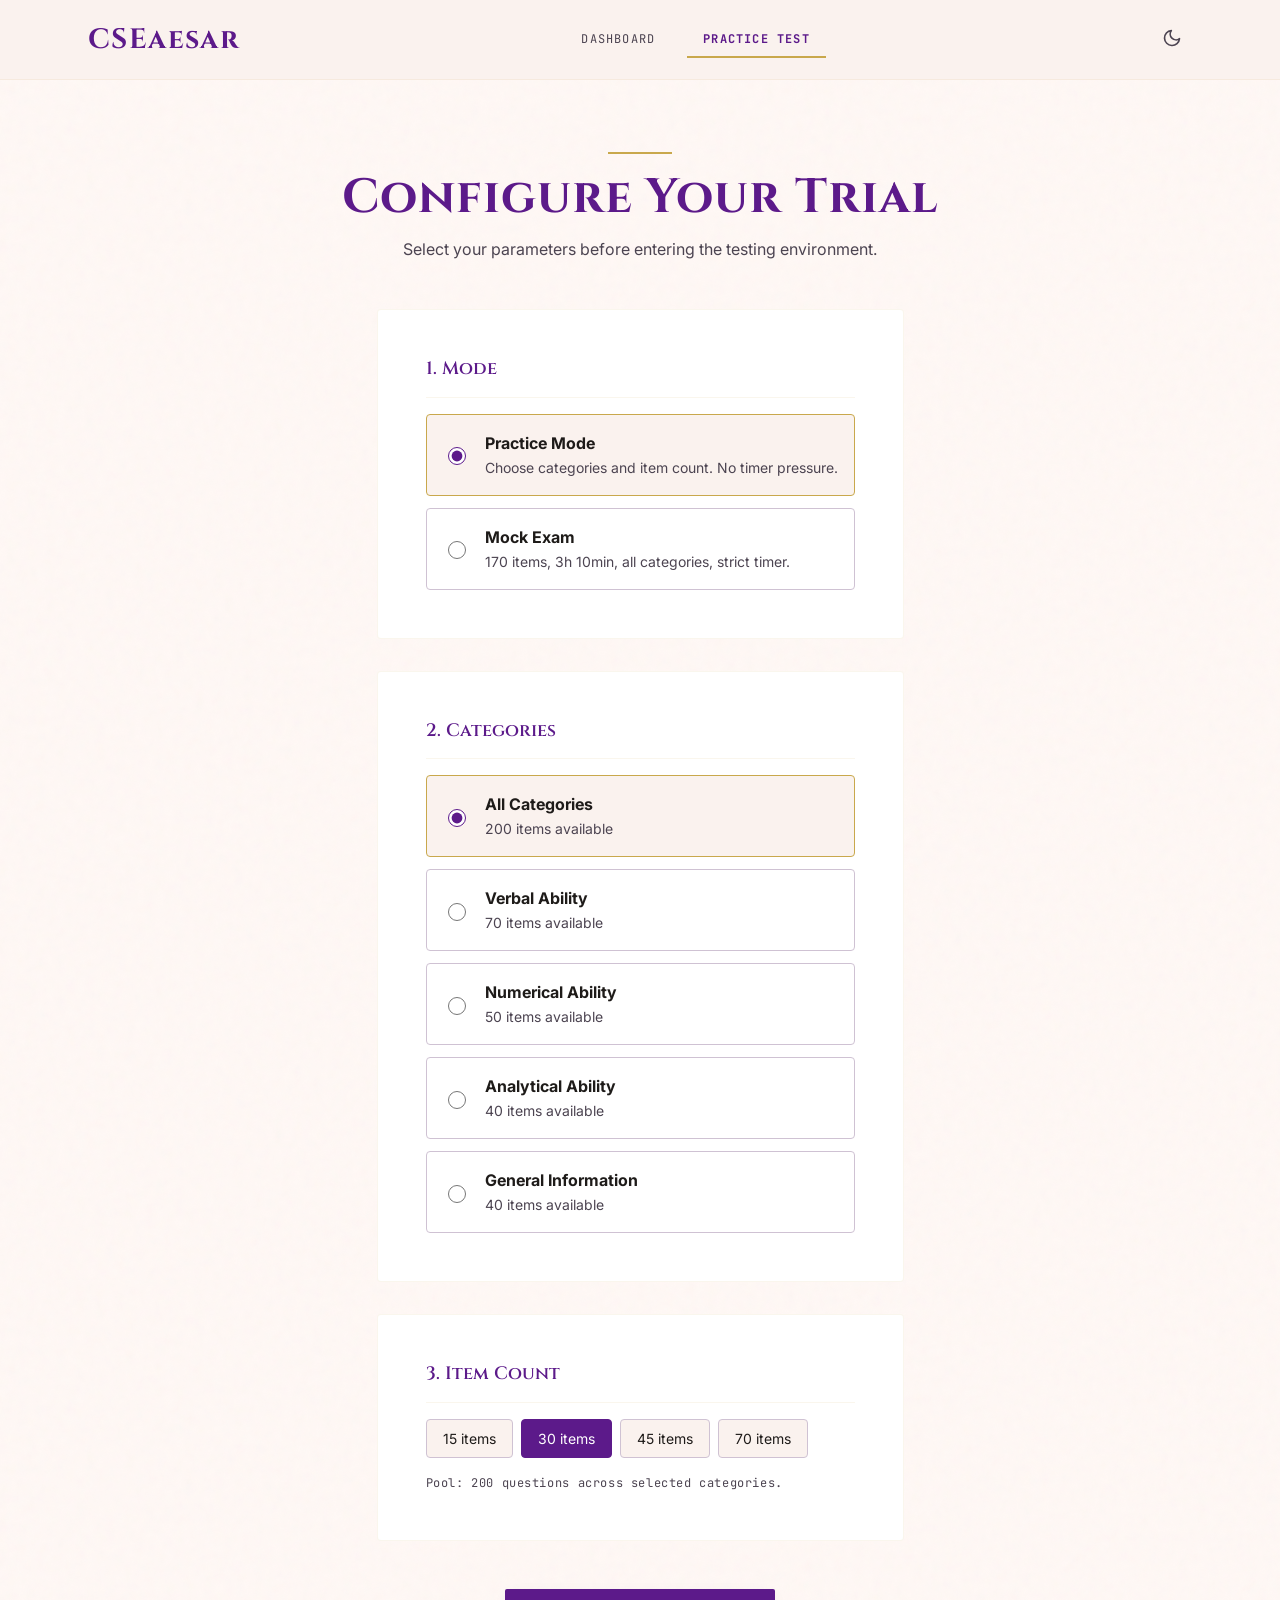
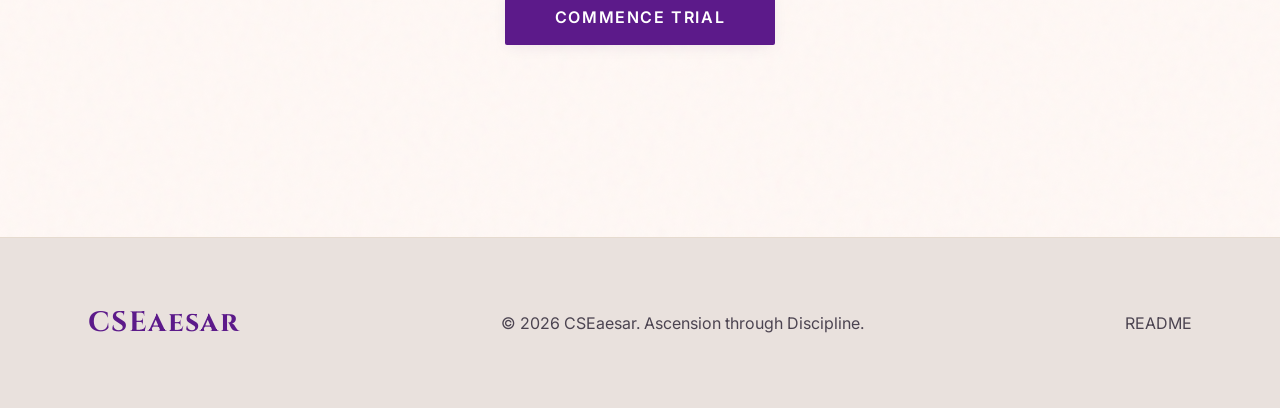
==== test.html @ 045bc3b1 "initialize cse reviewer website" ====
<!DOCTYPE html>
<html lang="en">
<head>
  <meta charset="utf-8">
  <meta name="viewport" content="width=device-width, initial-scale=1.0">
  <title>CSEaesar — Practice Test</title>
  <meta name="description" content="Take a Civil Service Exam practice test: 170-item mock with timer, tab-focus detection, flag for review, full answer explanations.">
  <meta name="theme-color" content="#5c1a8a">
  <meta name="color-scheme" content="light dark">

  <link rel="icon" type="image/svg+xml" href="data:image/svg+xml,%3Csvg xmlns='http://www.w3.org/2000/svg' viewBox='0 0 64 64'%3E%3Crect width='64' height='64' rx='12' fill='%235c1a8a'/%3E%3Ctext x='32' y='46' font-family='Georgia,serif' font-size='42' font-weight='700' fill='%23c9a84c' text-anchor='middle'%3EC%3C/text%3E%3C/svg%3E">

  <link rel="preconnect" href="https://fonts.googleapis.com">
  <link rel="preconnect" href="https://fonts.gstatic.com" crossorigin>
  <link href="https://fonts.googleapis.com/css2?family=Cinzel:wght@400;600;700&family=Inter:wght@400;500;600;700&family=JetBrains+Mono:wght@400;500;700&display=swap" rel="stylesheet">

  <link rel="stylesheet" href="css/style.css">

  <script>
    try {
      var s = JSON.parse(localStorage.getItem('cseasar_settings') || '{}');
      if (s.darkMode) document.documentElement.classList.add('dark');
    } catch (e) {}
  </script>
</head>
<body class="marble-bg">

  <main class="container" style="padding-top: var(--space-10); padding-bottom: var(--space-12);">
    <div id="test-root"></div>
  </main>

  <script src="data/questions.js"></script>
  <script src="js/app.js"></script>
  <script src="js/test.js"></script>
  <noscript>
    <div style="padding: 2rem; text-align: center; font-family: sans-serif;">
      <h1>CSEaesar requires JavaScript</h1>
      <p>Please enable JavaScript to use the reviewer.</p>
    </div>
  </noscript>
</body>
</html>
---- css/style.css ----
/* CSEaesar - Imperial Clarity
 * Design tokens from DESIGN.md (Material 3-style) + PLAN §4 functional colors.
 * Vanilla CSS. No framework. Dark mode via .dark on <html>.
 */

/* =========================================================
   1. DESIGN TOKENS
   ========================================================= */
:root {
  /* Surfaces (light) */
  --surface-dim: #e0d8d5;
  --surface-bright: #fff8f5;
  --surface-lowest: #ffffff;
  --surface-low: #faf2ee;
  --surface: #f4ece8;
  --surface-high: #eee7e3;
  --surface-highest: #e9e1dd;
  --background: #fff8f5;

  /* Surfaces (dark) */
  --surface-dim-dark: #1c1917;
  --surface-lowest-dark: #1f1c1a;
  --surface-low-dark: #25211f;
  --surface-dark: #2a2624;
  --surface-high-dark: #322d2a;
  --surface-highest-dark: #3a342f;
  --background-dark: #16131200;

  /* On-surface */
  --on-surface: #1e1b19;
  --on-surface-variant: #4c4451;
  --on-surface-dark: #ede8df;
  --on-surface-variant-dark: #b6ada5;

  /* Primary - Imperial Purple */
  --primary: #5c1a8a;
  --primary-strong: #41006a;
  --primary-soft: #f3daff;
  --on-primary: #ffffff;
  --primary-tint: #7f41ad;

  /* Secondary - Roman Gold */
  --secondary: #c9a84c;
  --secondary-strong: #755b00;
  --secondary-soft: #ffe08f;
  --on-secondary: #ffffff;
  --on-secondary-dark: #241a00;
  --gold-line: rgba(201, 168, 76, 0.10);
  --gold-line-strong: rgba(201, 168, 76, 0.30);

  /* Outline */
  --outline: #7e7482;
  --outline-variant: #cfc2d3;
  --outline-dark: #6a6062;
  --outline-variant-dark: #4a4348;

  /* Functional (PLAN §4) */
  --pass: #2d7a47;
  --pass-soft: #d6eed8;
  --pass-dark: #3a9e5f;
  --fail: #8b1a1a;
  --fail-soft: #f4d7d7;
  --fail-dark: #b02020;
  --caution: #c47a00;
  --caution-soft: #f8e3b3;
  --caution-dark: #d4920a;

  /* Spacing */
  --space-1: 0.25rem;
  --space-2: 0.5rem;
  --space-3: 0.75rem;
  --space-4: 1rem;
  --space-5: 1.5rem;
  --space-6: 2rem;
  --space-8: 3rem;
  --space-10: 4rem;
  --space-12: 6rem;

  /* Radii */
  --r-sm: 0.125rem;
  --r-md: 0.25rem;
  --r-lg: 0.5rem;

  /* Type */
  --font-display: 'Cinzel', 'Times New Roman', serif;
  --font-body: 'Inter', -apple-system, BlinkMacSystemFont, sans-serif;
  --font-mono: 'JetBrains Mono', 'Courier New', monospace;

  /* Container */
  --container: 1200px;
  --gutter: 24px;
  --margin-m: 16px;
  --margin-d: 48px;

  /* Shadow (used sparingly per DESIGN.md) */
  --shadow-soft: 0 4px 16px -4px rgba(65, 0, 106, 0.10);
  --shadow-strong: 0 8px 24px -6px rgba(65, 0, 106, 0.18);
  --shadow-modal: 0 24px 48px -12px rgba(0, 0, 0, 0.25);
}

.dark {
  --background: #161312;
  --surface-dim: #1c1917;
  --surface-lowest: #1f1c1a;
  --surface-low: #25211f;
  --surface: #2a2624;
  --surface-high: #322d2a;
  --surface-highest: #3a342f;
  --on-surface: #ede8df;
  --on-surface-variant: #b6ada5;
  --outline: #8a8089;
  --outline-variant: #4a4348;
  --primary: #7b3fae;
  --primary-strong: #cf8eff;
  --primary-soft: #2e004d;
  --secondary: #d4af60;
  --secondary-strong: #e6c364;
  --secondary-soft: #584400;
  --on-secondary: #241a00;
  --gold-line: rgba(212, 175, 96, 0.08);
  --gold-line-strong: rgba(212, 175, 96, 0.20);
  --pass: #3a9e5f;
  --fail: #b02020;
  --caution: #d4920a;
}

/* =========================================================
   2. RESET + BASE
   ========================================================= */
*, *::before, *::after { box-sizing: border-box; }
html, body { margin: 0; padding: 0; }
body {
  font-family: var(--font-body);
  font-size: 16px;
  line-height: 1.5;
  color: var(--on-surface);
  background-color: var(--background);
  min-height: 100vh;
  -webkit-font-smoothing: antialiased;
}

h1, h2, h3, h4, h5, h6 { margin: 0; font-weight: 600; line-height: 1.25; }
p { margin: 0; }
button { font-family: inherit; cursor: pointer; border: none; background: none; color: inherit; }
input, select, textarea { font-family: inherit; color: inherit; }
a { color: var(--primary); text-decoration: none; transition: color 0.15s ease; }
a:hover { color: var(--primary-strong); }

/* Focus ring */
:focus-visible {
  outline: 2px solid var(--secondary);
  outline-offset: 2px;
  border-radius: var(--r-sm);
}

/* Marble texture overlay (subtle) */
.marble-bg {
  position: relative;
}
.marble-bg::before {
  content: '';
  position: absolute;
  inset: 0;
  background-image: url("data:image/svg+xml;utf8,<svg viewBox='0 0 200 200' xmlns='http://www.w3.org/2000/svg'><filter id='n'><feTurbulence type='fractalNoise' baseFrequency='0.65' numOctaves='3' stitchTiles='stitch'/></filter><rect width='100%' height='100%' filter='url(%23n)' opacity='0.03'/></svg>");
  pointer-events: none;
  z-index: 0;
}
.marble-bg > * { position: relative; z-index: 1; }

/* =========================================================
   3. LAYOUT
   ========================================================= */
.container {
  max-width: var(--container);
  margin: 0 auto;
  padding: 0 var(--margin-m);
}
@media (min-width: 768px) {
  .container { padding: 0 var(--margin-d); }
}
main { flex: 1; }
.flex { display: flex; }
.flex-col { flex-direction: column; }
.items-center { align-items: center; }
.items-start { align-items: flex-start; }
.justify-between { justify-content: space-between; }
.justify-center { justify-content: center; }
.gap-1 { gap: var(--space-1); }
.gap-2 { gap: var(--space-2); }
.gap-3 { gap: var(--space-3); }
.gap-4 { gap: var(--space-4); }
.gap-6 { gap: var(--space-6); }
.gap-8 { gap: var(--space-8); }
.grid { display: grid; }
.grid-2 { grid-template-columns: repeat(2, 1fr); }
@media (min-width: 768px) {
  .md\:grid-3 { grid-template-columns: repeat(3, 1fr); }
  .md\:grid-4 { grid-template-columns: repeat(4, 1fr); }
  .md\:grid-12 { grid-template-columns: repeat(12, 1fr); }
}
.py-8 { padding-top: var(--space-6); padding-bottom: var(--space-6); }
.py-12 { padding-top: var(--space-8); padding-bottom: var(--space-8); }
.px-3 { padding-left: var(--space-3); padding-right: var(--space-3); }
.px-4 { padding-left: var(--space-4); padding-right: var(--space-4); }
.px-6 { padding-left: var(--space-6); padding-right: var(--space-6); }
.px-8 { padding-left: var(--space-8); padding-right: var(--space-8); }
.py-2 { padding-top: var(--space-2); padding-bottom: var(--space-2); }
.py-3 { padding-top: var(--space-3); padding-bottom: var(--space-3); }
.py-4 { padding-top: var(--space-4); padding-bottom: var(--space-4); }
.py-6 { padding-top: var(--space-6); padding-bottom: var(--space-6); }
.space-y-2 > * + * { margin-top: var(--space-2); }
.space-y-3 > * + * { margin-top: var(--space-3); }
.space-y-4 > * + * { margin-top: var(--space-4); }
.space-y-6 > * + * { margin-top: var(--space-6); }
.space-y-8 > * + * { margin-top: var(--space-8); }
.space-y-12 > * + * { margin-top: var(--space-12); }
.mt-2 { margin-top: var(--space-2); }
.mt-4 { margin-top: var(--space-4); }
.mt-8 { margin-top: var(--space-8); }
.mb-2 { margin-bottom: var(--space-2); }
.mb-4 { margin-bottom: var(--space-4); }
.mb-8 { margin-bottom: var(--space-8); }
.w-full { width: 100%; }
.h-full { height: 100%; }
.text-center { text-align: center; }
.text-right { text-align: right; }
.shrink-0 { flex-shrink: 0; }
.hidden { display: none !important; }
.sr-only {
  position: absolute; width: 1px; height: 1px;
  padding: 0; margin: -1px; overflow: hidden;
  clip: rect(0,0,0,0); border: 0;
}

/* =========================================================
   4. TYPOGRAPHY
   ========================================================= */
.font-display { font-family: var(--font-display); }
.font-body { font-family: var(--font-body); }
.font-mono { font-family: var(--font-mono); }
.text-display {
  font-family: var(--font-display);
  font-size: 32px;
  font-weight: 700;
  letter-spacing: 0.02em;
  line-height: 1.15;
}
.text-headline {
  font-family: var(--font-display);
  font-size: 24px;
  font-weight: 600;
  line-height: 1.25;
  letter-spacing: 0.01em;
}
.text-title {
  font-family: var(--font-body);
  font-size: 18px;
  font-weight: 600;
  line-height: 1.4;
}
.text-body {
  font-family: var(--font-body);
  font-size: 16px;
  line-height: 1.5;
}
.text-body-lg {
  font-family: var(--font-body);
  font-size: 18px;
  line-height: 1.55;
}
.text-mono {
  font-family: var(--font-mono);
  font-size: 14px;
  letter-spacing: 0.05em;
}
.text-mono-sm {
  font-family: var(--font-mono);
  font-size: 12px;
  letter-spacing: 0.05em;
}
.text-label {
  font-family: var(--font-body);
  font-size: 12px;
  font-weight: 600;
  letter-spacing: 0.10em;
  text-transform: uppercase;
}
.text-muted { color: var(--on-surface-variant); }
.text-primary { color: var(--primary); }
.text-secondary { color: var(--secondary-strong); }
.text-pass { color: var(--pass); }
.text-fail { color: var(--fail); }
.text-caution { color: var(--caution); }

@media (min-width: 768px) {
  .text-display { font-size: 48px; }
}

/* =========================================================
   5. NAVBAR
   ========================================================= */
.navbar {
  position: sticky;
  top: 0;
  z-index: 50;
  background: var(--surface-low);
  border-bottom: 1px solid var(--gold-line);
  height: 80px;
  display: flex;
  align-items: center;
  backdrop-filter: blur(8px);
}
.dark .navbar { background: var(--surface-dim); }
.navbar-inner {
  display: flex;
  align-items: center;
  justify-content: space-between;
  width: 100%;
  height: 100%;
}
.navbar-logo {
  font-family: var(--font-display);
  font-size: 28px;
  font-weight: 700;
  color: var(--primary);
  letter-spacing: 0.05em;
}
.navbar-links {
  display: none;
  gap: var(--space-4);
}
@media (min-width: 768px) {
  .navbar-links { display: flex; }
}
.nav-link {
  font-family: var(--font-mono);
  font-size: 12px;
  letter-spacing: 0.10em;
  text-transform: uppercase;
  color: var(--on-surface-variant);
  padding: var(--space-2) var(--space-4);
  border-radius: var(--r-sm);
  transition: background 0.15s ease, color 0.15s ease;
}
.nav-link:hover { background: var(--surface-high); color: var(--primary); }
.nav-link.active {
  color: var(--primary);
  border-bottom: 2px solid var(--secondary);
  border-radius: 0;
  font-weight: 700;
}
.navbar-actions { display: flex; align-items: center; gap: var(--space-3); }
.icon-btn {
  width: 40px; height: 40px;
  border-radius: 50%;
  display: flex; align-items: center; justify-content: center;
  color: var(--on-surface-variant);
  transition: background 0.15s ease, color 0.15s ease;
}
.icon-btn:hover { background: var(--surface-high); color: var(--primary); }

/* =========================================================
   6. CARDS
   ========================================================= */
.card {
  background: var(--surface-lowest);
  border: 1px solid var(--gold-line);
  border-radius: var(--r-md);
  padding: var(--space-8);
  position: relative;
  transition: border-color 0.15s ease, transform 0.15s ease;
}
.dark .card { background: var(--surface-low); }
.card.gold-top { border-top: 2px solid var(--secondary); }
.card.gold-left { border-left: 2px solid var(--secondary); }
.card.featured {
  background: var(--surface-high);
  border-color: var(--gold-line-strong);
}
.dark .card.featured { background: var(--surface-high-dark); }
.card-title {
  font-family: var(--font-display);
  font-size: 18px;
  font-weight: 600;
  color: var(--primary);
  margin-bottom: var(--space-4);
  padding-bottom: var(--space-4);
  border-bottom: 1px solid var(--gold-line);
}

/* =========================================================
   7. BUTTONS
   ========================================================= */
.btn {
  display: inline-flex;
  align-items: center;
  justify-content: center;
  gap: var(--space-2);
  font-family: var(--font-body);
  font-size: 14px;
  font-weight: 600;
  letter-spacing: 0.10em;
  text-transform: uppercase;
  padding: var(--space-3) var(--space-6);
  border-radius: var(--r-sm);
  border: 2px solid transparent;
  cursor: pointer;
  transition: background 0.15s ease, color 0.15s ease, border-color 0.15s ease, transform 0.05s ease;
  user-select: none;
}
.btn svg { flex-shrink: 0; }
.btn:active { transform: translateY(1px); }
.btn:disabled { opacity: 0.5; cursor: not-allowed; }
.btn-primary {
  background: var(--primary);
  color: var(--on-primary);
  box-shadow: var(--shadow-soft);
}
.btn-primary:hover:not(:disabled) { background: var(--primary-strong); }
.btn-secondary {
  background: transparent;
  color: var(--secondary-strong);
  border-color: var(--secondary);
}
.btn-secondary:hover:not(:disabled) { background: var(--secondary-soft); }
.btn-ghost {
  background: transparent;
  color: var(--primary);
  padding: var(--space-2) var(--space-4);
}
.btn-ghost:hover:not(:disabled) { background: var(--surface-high); }
.btn-danger {
  background: transparent;
  color: var(--fail);
  border-color: var(--fail);
}
.btn-danger:hover:not(:disabled) { background: var(--fail-soft); }
.btn-sm { padding: var(--space-2) var(--space-4); font-size: 12px; }
.btn-lg { padding: var(--space-4) var(--space-8); font-size: 16px; }
.btn-block { width: 100%; }

/* =========================================================
   8. FORMS
   ========================================================= */
.form-group { margin-bottom: var(--space-4); }
.form-label {
  display: block;
  font-family: var(--font-mono);
  font-size: 12px;
  text-transform: uppercase;
  letter-spacing: 0.10em;
  color: var(--on-surface-variant);
  margin-bottom: var(--space-2);
}
.form-input,
.form-select,
.form-textarea {
  width: 100%;
  padding: var(--space-3) var(--space-4);
  background: var(--surface-lowest);
  border: 1px solid var(--outline-variant);
  border-bottom: 2px solid var(--outline-variant);
  border-radius: var(--r-sm);
  color: var(--on-surface);
  font-size: 16px;
  transition: border-color 0.15s ease;
}
.dark .form-input,
.dark .form-select,
.dark .form-textarea { background: var(--surface-low); }
.form-input:focus,
.form-select:focus,
.form-textarea:focus {
  outline: none;
  border-bottom-color: var(--secondary);
}
.form-textarea { resize: vertical; min-height: 100px; font-family: var(--font-body); }
.form-select { cursor: pointer; }
.form-radio-group { display: flex; flex-direction: column; gap: var(--space-3); }
.form-radio {
  display: flex;
  align-items: center;
  gap: var(--space-4);
  padding: var(--space-4);
  border: 1px solid var(--outline-variant);
  border-radius: var(--r-md);
  cursor: pointer;
  transition: border-color 0.15s ease, background 0.15s ease;
}
.form-radio:hover { background: var(--surface-low); }
.form-radio.selected { border-color: var(--secondary); background: var(--surface-low); }
.form-radio input { width: 18px; height: 18px; accent-color: var(--primary); }
.form-radio-text strong { display: block; font-size: 16px; }
.form-radio-text small { color: var(--on-surface-variant); font-size: 14px; }

/* Checkbox list */
.chip-group { display: flex; flex-wrap: wrap; gap: var(--space-2); }
.chip {
  display: inline-flex;
  align-items: center;
  gap: var(--space-2);
  padding: var(--space-2) var(--space-4);
  background: var(--surface-low);
  border: 1px solid var(--outline-variant);
  border-radius: var(--r-md);
  cursor: pointer;
  font-size: 14px;
  transition: all 0.15s ease;
}
.chip:hover { border-color: var(--secondary); }
.chip.selected { background: var(--primary); color: var(--on-primary); border-color: var(--primary); }
.chip input { display: none; }

/* =========================================================
   9. BADGES / PILLS
   ========================================================= */
.badge {
  display: inline-flex;
  align-items: center;
  padding: 2px var(--space-2);
  border-radius: var(--r-sm);
  font-family: var(--font-mono);
  font-size: 11px;
  font-weight: 600;
  letter-spacing: 0.05em;
  text-transform: uppercase;
}
.badge-pass { background: var(--pass-soft); color: var(--pass); }
.badge-fail { background: var(--fail-soft); color: var(--fail); }
.badge-caution { background: var(--caution-soft); color: var(--caution); }
.badge-primary { background: var(--primary-soft); color: var(--primary); }
.badge-secondary { background: var(--secondary-soft); color: var(--secondary-strong); }

/* =========================================================
   10. STAT BLOCKS
   ========================================================= */
.stat {
  display: flex;
  flex-direction: column;
  gap: var(--space-3);
}
.stat-label {
  display: block;
  font-family: var(--font-mono);
  font-size: 11px;
  text-transform: uppercase;
  letter-spacing: 0.10em;
  color: var(--on-surface-variant);
  white-space: nowrap;
}
.stat-value {
  display: block;
  font-family: var(--font-mono);
  font-size: 32px;
  font-weight: 700;
  color: var(--primary);
  line-height: 1.1;
  letter-spacing: -0.01em;
}
.stat-value.text-pass { color: var(--pass); }
.stat-value.text-fail { color: var(--fail); }
.stat-value.text-caution { color: var(--caution); }
.stat-value.text-secondary { color: var(--secondary-strong); }

/* =========================================================
   11. PROGRESS RING
   ========================================================= */
.progress-ring {
  position: relative;
  display: flex;
  align-items: center;
  justify-content: center;
}
.progress-ring svg { transform: rotate(-90deg); }
.progress-ring-track { stroke: var(--surface-highest); }
.dark .progress-ring-track { stroke: var(--surface-highest-dark); }
.progress-ring-fill { stroke: var(--secondary); transition: stroke-dasharray 0.6s ease; }
.progress-ring-fill.pass { stroke: var(--pass); }
.progress-ring-fill.fail { stroke: var(--fail); }
.progress-ring-fill.caution { stroke: var(--caution); }
.progress-ring-value {
  position: absolute;
  text-align: center;
}
.progress-ring-value .num {
  font-family: var(--font-mono);
  font-size: 32px;
  font-weight: 700;
  color: var(--primary);
  display: block;
  line-height: 1;
}
.progress-ring-value .lbl {
  font-family: var(--font-mono);
  font-size: 10px;
  text-transform: uppercase;
  letter-spacing: 0.10em;
  color: var(--on-surface-variant);
}

/* =========================================================
   12. PROGRESS BAR
   ========================================================= */
.progress-bar {
  width: 100%;
  height: 8px;
  background: var(--surface-highest);
  border-radius: 9999px;
  overflow: hidden;
  position: relative;
}
.progress-bar-fill {
  height: 100%;
  background: var(--secondary);
  border-radius: 9999px;
  transition: width 0.4s ease;
}
.progress-bar-fill.pass { background: var(--pass); }
.progress-bar-fill.fail { background: var(--fail); }
.progress-bar-fill.caution { background: var(--caution); }
.progress-bar-track-thin { height: 4px; }

/* =========================================================
   13. TABLE
   ========================================================= */
.table {
  width: 100%;
  border-collapse: collapse;
  font-size: 14px;
}
.table th {
  font-family: var(--font-mono);
  font-size: 11px;
  font-weight: 600;
  text-transform: uppercase;
  letter-spacing: 0.05em;
  text-align: left;
  color: var(--on-surface-variant);
  padding: var(--space-3);
  border-bottom: 1px solid var(--gold-line);
}
.table td {
  padding: var(--space-3);
  border-bottom: 1px solid var(--gold-line);
  color: var(--on-surface);
  font-family: var(--font-mono);
}
.table tbody tr { transition: background 0.15s ease; }
.table tbody tr:hover { background: var(--surface-low); }
.table-wrap { overflow-x: auto; }

/* =========================================================
   14. TEST PAGE - QUESTION CARDS
   ========================================================= */
.choice {
  display: flex;
  align-items: flex-start;
  gap: var(--space-4);
  padding: var(--space-4);
  border: 2px solid transparent;
  border-left: 2px solid var(--outline-variant);
  border-radius: var(--r-md);
  background: var(--surface-lowest);
  cursor: pointer;
  transition: border-color 0.15s ease, background 0.15s ease;
}
.dark .choice { background: var(--surface-low); }
.choice:hover { border-left-color: var(--secondary); }
.choice.selected {
  background: var(--primary-soft);
  border-color: var(--secondary);
}
.choice-letter {
  width: 32px; height: 32px;
  border: 1px solid var(--outline);
  border-radius: 50%;
  display: flex; align-items: center; justify-content: center;
  font-family: var(--font-mono);
  font-size: 14px;
  font-weight: 700;
  flex-shrink: 0;
  color: var(--on-surface);
  background: var(--surface-lowest);
}
.dark .choice-letter { background: var(--surface); }
.choice.selected .choice-letter {
  background: var(--primary);
  color: var(--on-primary);
  border-color: var(--primary);
}
.choice-text { padding-top: 2px; flex: 1; }

/* Question navigator grid */
.nav-grid {
  display: grid;
  grid-template-columns: repeat(5, 1fr);
  gap: var(--space-2);
}
@media (min-width: 768px) {
  .nav-grid { grid-template-columns: repeat(5, 1fr); }
}
.nav-cell {
  aspect-ratio: 1;
  display: flex;
  align-items: center;
  justify-content: center;
  border: 1px solid var(--outline-variant);
  border-radius: var(--r-sm);
  background: var(--surface-lowest);
  font-family: var(--font-mono);
  font-size: 12px;
  cursor: pointer;
  position: relative;
  transition: all 0.15s ease;
}
.dark .nav-cell { background: var(--surface-low); }
.nav-cell:hover { border-color: var(--secondary); }
.nav-cell.current {
  border: 2px solid var(--secondary);
  font-weight: 700;
  color: var(--primary);
}
.nav-cell.answered {
  background: var(--primary);
  color: var(--on-primary);
  border-color: var(--primary);
}
.nav-cell.flagged::after {
  content: '';
  position: absolute;
  top: 2px; right: 2px;
  width: 6px; height: 6px;
  background: var(--caution);
  border-radius: 50%;
}

/* =========================================================
   15. HERO + STAT GRID
   ========================================================= */
.hero {
  display: grid;
  grid-template-columns: 1fr;
  gap: var(--space-6);
  align-items: stretch;
}
@media (min-width: 768px) {
  .hero { grid-template-columns: 1fr 1fr; }
}
.hero-stats {
  display: grid;
  grid-template-columns: 1fr 1fr;
  gap: var(--space-4);
}
.tagline {
  font-family: var(--font-display);
  font-style: italic;
  color: var(--primary);
  margin-bottom: var(--space-4);
}

/* =========================================================
   16. EMPTY / ERROR STATES
   ========================================================= */
.empty-state {
  text-align: center;
  padding: var(--space-12) var(--space-4);
  color: var(--on-surface-variant);
}
.empty-state-icon {
  font-size: 48px;
  margin-bottom: var(--space-4);
  opacity: 0.4;
}

/* =========================================================
   17. RECOMMENDATIONS / INSIGHT CARD
   ========================================================= */
.insight {
  display: flex;
  align-items: center;
  gap: var(--space-4);
  padding: var(--space-4) var(--space-5);
  border-left: 4px solid var(--secondary);
  background: var(--surface-low);
  border-radius: var(--r-md);
}
.dark .insight { background: var(--surface-high); }
.insight-icon {
  width: 48px; height: 48px;
  border-radius: 50%;
  background: var(--secondary-soft);
  color: var(--secondary-strong);
  display: flex; align-items: center; justify-content: center;
  font-size: 24px;
  flex-shrink: 0;
}
.insight-content { flex: 1; }

/* =========================================================
   18. FOOTER
   ========================================================= */
.footer {
  margin-top: var(--space-12);
  padding: var(--space-10) 0;
  background: var(--surface-highest);
  border-top: 1px solid var(--gold-line);
  color: var(--on-surface-variant);
}
.dark .footer { background: var(--surface-dim); }
.footer-inner {
  display: flex;
  flex-direction: column;
  align-items: center;
  gap: var(--space-4);
  text-align: center;
}
@media (min-width: 768px) {
  .footer-inner { flex-direction: row; justify-content: space-between; text-align: left; }
}
.footer-links { display: flex; gap: var(--space-5); font-family: var(--font-mono); font-size: 12px; }
.footer-links a, .footer a { color: var(--on-surface-variant); }
.footer-links a:hover, .footer a:hover { color: var(--primary); }

/* =========================================================
   19. UTILITIES
   ========================================================= */
.divider {
  height: 1px;
  background: var(--gold-line);
  margin: var(--space-4) 0;
}
.muted-block {
  background: var(--surface-high);
  border-radius: var(--r-md);
  padding: var(--space-4);
}
.dark .muted-block { background: var(--surface-high-dark); }
.muted-block.dashed {
  border: 1px dashed var(--primary);
  background: transparent;
}

/* Modal */
.modal-backdrop {
  position: fixed;
  inset: 0;
  background: rgba(0, 0, 0, 0.45);
  display: flex;
  align-items: center;
  justify-content: center;
  z-index: 100;
  padding: var(--space-4);
}
.modal {
  background: var(--surface-lowest);
  border-radius: var(--r-md);
  padding: var(--space-6);
  max-width: 480px;
  width: 100%;
  box-shadow: var(--shadow-modal);
  border: 1px solid var(--gold-line);
}
.dark .modal { background: var(--surface-low); }

/* Toast / banner */
.banner {
  position: fixed;
  top: 100px;
  left: 50%;
  transform: translateX(-50%);
  padding: var(--space-3) var(--space-5);
  border-radius: var(--r-md);
  z-index: 60;
  font-family: var(--font-mono);
  font-size: 14px;
  box-shadow: var(--shadow-strong);
  border: 1px solid var(--fail);
  background: var(--fail-soft);
  color: var(--fail);
}
.dark .banner { background: rgba(176, 32, 32, 0.15); }

/* Category tag in test */
.cat-tag {
  display: inline-block;
  padding: 2px var(--space-3);
  background: var(--surface-high);
  color: var(--on-surface);
  border-radius: var(--r-sm);
  font-family: var(--font-mono);
  font-size: 12px;
}
.dark .cat-tag { background: var(--surface-high-dark); }

/* Decorative divider line */
.gold-rule {
  height: 2px;
  background: var(--secondary);
  width: 64px;
  margin: var(--space-2) 0 var(--space-4);
}

/* =========================================================
   20. RESPONSIVE HELPERS
   ========================================================= */
@media (max-width: 767px) {
  .hide-mobile { display: none; }
}
@media (min-width: 768px) {
  .hide-desktop { display: none; }
}

/* Reduced motion */
@media (prefers-reduced-motion: reduce) {
  *, *::before, *::after {
    animation-duration: 0.01ms !important;
    animation-iteration-count: 1 !important;
    transition-duration: 0.01ms !important;
  }
  .timer-ring.danger .timer-ring-fill { animation: none !important; }
}

/* Print */
@media print {
  /* Hide chrome */
  .navbar, .footer, .icon-btn, .btn, .actions-row, .readme-topbar, .banner, .tab-warning, .timer-ring { display: none !important; }
  /* Force light theme for paper */
  html, html.dark, body { background: #fff !important; color: #000 !important; }
  .card, .review-item, .muted-block, .form-radio, .chip, .nav-cell, .choice, .insight, .review-explain {
    background: #fff !important; color: #000 !important; border-color: #888 !important;
    box-shadow: none !important;
  }
  .text-primary, .text-pass, .text-fail, .text-caution, .text-secondary, .text-muted { color: #000 !important; }
  .progress-bar { background: #eee !important; }
  .progress-bar-fill.pass { background: #2d7a47 !important; }
  .progress-bar-fill.fail { background: #8b1a1a !important; }
  .progress-bar-fill.caution { background: #c47a00 !important; }
  .badge { background: transparent !important; color: #000 !important; border: 1px solid #000 !important; }
  .review-item, .insight { page-break-inside: avoid; break-inside: avoid; }
  body { font-size: 12px; }
  .text-display { font-size: 36px !important; }
  .text-headline { font-size: 20px !important; }
  .container { max-width: 100% !important; padding: 0 !important; margin: 0 !important; }
  main { padding: 0 !important; }
  a { color: #000 !important; text-decoration: none !important; }
  /* Avoid breaking inside the review items / cards */
  .card { page-break-inside: avoid; }
  .gold-rule, .gold-header, .gold-left { border-color: #888 !important; }
  .banner { display: none !important; }
  .flex { display: block !important; }
  .grid { display: block !important; }
  .space-y-3 > * + *, .space-y-4 > * + *, .space-y-6 > * + *, .space-y-8 > * + *, .space-y-12 > * + * { margin-top: 8pt !important; }
  .hero { display: block !important; }
  .hero-stats { display: block !important; }
  .hero-stats > * { margin-bottom: 8pt; }
  .progress-ring svg { display: none; }
  .progress-ring-value { position: static !important; }
  /* Show the question's nav grid as a small text list, not a 5-col grid */
  .nav-grid { display: block !important; column-count: 10; column-gap: 4pt; }
  .nav-cell { display: inline-block; width: auto; min-width: 18pt; padding: 2pt 4pt; margin: 1pt; aspect-ratio: auto; }
}

/* =========================================================
   21. EXAM LAYOUT
   ========================================================= */
#exam-main { grid-template-columns: 1fr; }
@media (min-width: 900px) {
  #exam-main { grid-template-columns: 2fr 1fr; }
}

/* =========================================================
   22. TIMER RING (mock exam)
   ========================================================= */
.timer-ring {
  position: relative;
  width: 64px;
  height: 64px;
  display: flex;
  align-items: center;
  justify-content: center;
}
.timer-ring-track { stroke: var(--surface-highest); }
.dark .timer-ring-track { stroke: var(--surface-highest-dark); }
.timer-ring-fill {
  stroke: var(--secondary);
  transition: stroke-dasharray 0.95s linear, stroke 0.3s ease;
}
.timer-ring.warn .timer-ring-fill { stroke: var(--caution); }
.timer-ring.danger .timer-ring-fill { stroke: var(--fail); animation: ring-pulse 1s ease-in-out infinite; }
.timer-ring-center {
  position: absolute;
  inset: 0;
  display: flex;
  flex-direction: column;
  align-items: center;
  justify-content: center;
  pointer-events: none;
  line-height: 1;
}
.timer-ring-value {
  font-size: 13px;
  font-weight: 700;
  color: var(--secondary-strong);
}
.timer-ring.danger .timer-ring-value { color: var(--fail); }
.timer-ring.warn .timer-ring-value { color: var(--caution); }
.timer-ring-label {
  font-size: 8px;
  text-transform: uppercase;
  letter-spacing: 0.10em;
  color: var(--on-surface-variant);
  margin-top: 1px;
}
@keyframes ring-pulse {
  0%, 100% { transform: rotate(-90deg) scale(1); }
  50%      { transform: rotate(-90deg) scale(1.04); }
}
.timer-ring.danger svg { transform-origin: 32px 32px; }

/* =========================================================
   23. FLAG BUTTON
   ========================================================= */
.flag-btn {
  display: inline-flex;
  align-items: center;
  gap: var(--space-2);
  padding: var(--space-2) var(--space-3);
  background: transparent;
  border: 1px solid transparent;
  border-radius: var(--r-sm);
  color: var(--on-surface-variant);
  font-family: var(--font-body);
  font-size: 13px;
  font-weight: 500;
  cursor: pointer;
  transition: all 0.15s ease;
}
.flag-btn:hover { color: var(--caution); background: var(--caution-soft); border-color: var(--caution-soft); }
.flag-btn.active { color: var(--caution); background: var(--caution-soft); border-color: var(--caution); }
.flag-btn svg { flex-shrink: 0; }
.dark .flag-btn.active { color: var(--caution); background: rgba(212, 146, 10, 0.18); }
.dark .flag-btn:hover { background: rgba(212, 146, 10, 0.12); }

/* =========================================================
   24. ANSWER REVIEW
   ========================================================= */
.review-item {
  padding: var(--space-4);
  border-radius: var(--r-md);
  background: var(--surface-lowest);
  border: 1px solid var(--gold-line);
  border-left: 3px solid var(--surface-highest);
}
.dark .review-item { background: var(--surface-low); border-left-color: var(--surface-highest-dark); }
.review-item.right { border-left-color: var(--pass); }
.review-item.wrong { border-left-color: var(--fail); }
.review-item.flagged { box-shadow: inset 3px 0 0 0 var(--caution); }
.review-icon {
  display: inline-flex;
  align-items: center;
  justify-content: center;
  width: 22px;
  height: 22px;
  border-radius: 50%;
  color: var(--on-primary);
}
.review-item.right .review-icon { background: var(--pass); }
.review-item.wrong .review-icon { background: var(--fail); }
.review-explain {
  font-size: 14px;
  color: var(--on-surface-variant);
  background: var(--surface-high);
  border-left: 2px solid var(--secondary);
  padding: var(--space-2) var(--space-3);
  border-radius: var(--r-sm);
  font-style: italic;
}
.dark .review-explain { background: var(--surface-high-dark); }

/* =========================================================
   25. BANNER (tab warning)
   ========================================================= */
.banner {
  position: fixed;
  top: 100px;
  left: 50%;
  transform: translateX(-50%);
  padding: var(--space-3) var(--space-5);
  border-radius: var(--r-md);
  z-index: 60;
  font-family: var(--font-mono);
  font-size: 14px;
  box-shadow: var(--shadow-strong);
  border: 1px solid var(--caution);
  background: var(--caution-soft);
  color: var(--caution);
  display: flex;
  align-items: center;
  animation: banner-in 0.2s ease;
}
@keyframes banner-in {
  from { opacity: 0; transform: translate(-50%, -8px); }
  to   { opacity: 1; transform: translate(-50%, 0); }
}
.dark .banner { background: rgba(212, 146, 10, 0.15); }
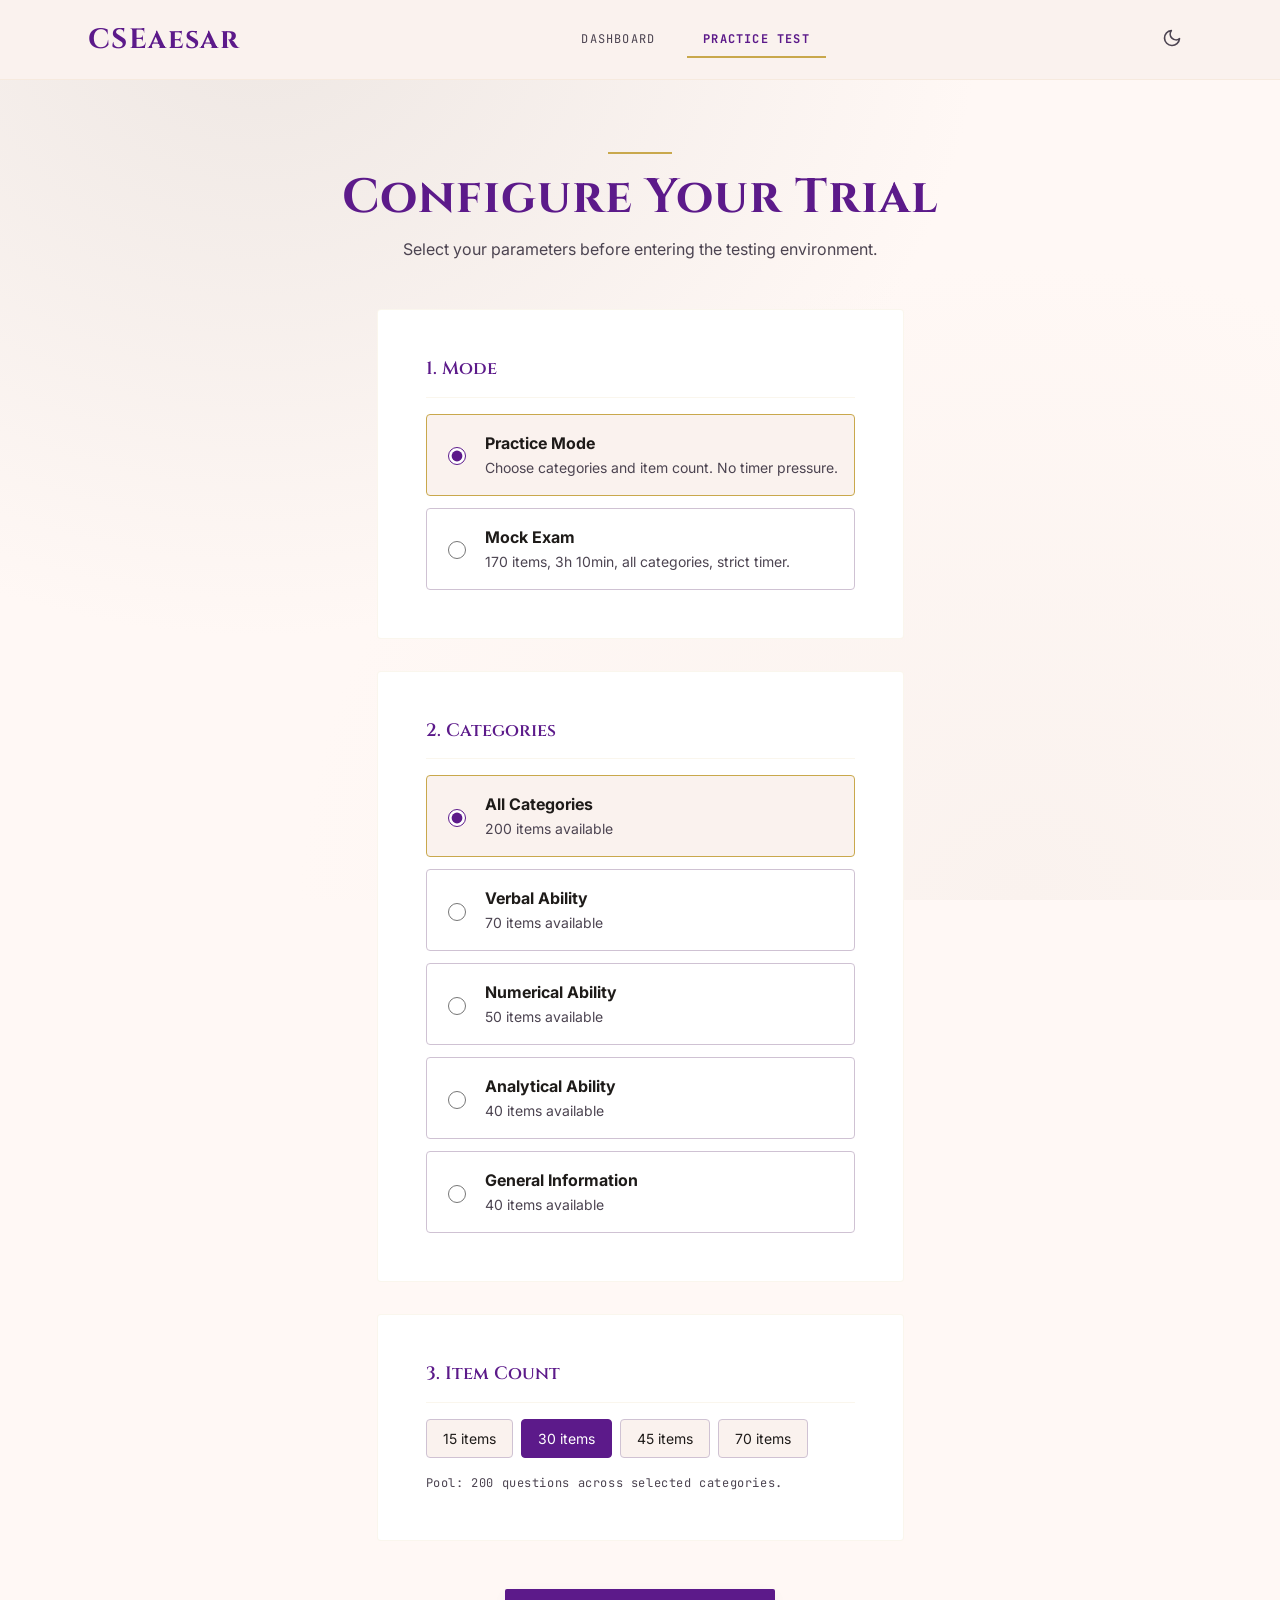
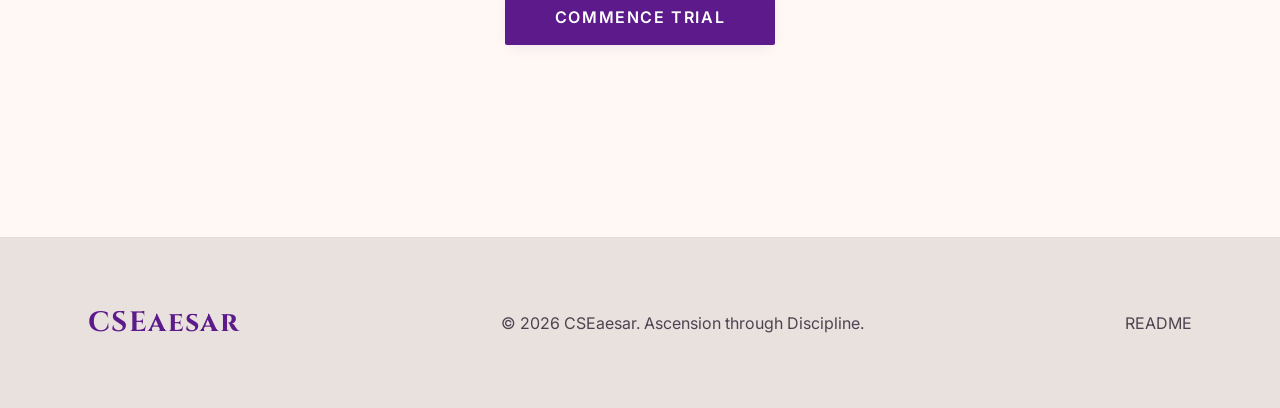
==== commit cc1e3ee0: "Updated mobile view" ====
--- a/test.html
+++ b/test.html
@@ -25,7 +25,7 @@
 </head>
 <body class="marble-bg">
 
-  <main class="container" style="padding-top: var(--space-10); padding-bottom: var(--space-12);">
+  <main class="container main-padding">
     <div id="test-root"></div>
   </main>
 
--- a/css/style.css
+++ b/css/style.css
@@ -143,7 +143,7 @@
 p { margin: 0; }
 button { font-family: inherit; cursor: pointer; border: none; background: none; color: inherit; }
 input, select, textarea { font-family: inherit; color: inherit; }
-a { color: var(--primary); text-decoration: none; transition: color 0.15s ease; }
+a { color: var(--primary); text-decoration: none; transition: color 0.1s ease, text-decoration-color 0.1s ease; }
 a:hover { color: var(--primary-strong); }
 
 /* Focus ring */
@@ -153,19 +153,15 @@
   border-radius: var(--r-sm);
 }
 
-/* Marble texture overlay (subtle) */
+/* Subtle background texture (CSS only, no SVG filter for perf) */
 .marble-bg {
-  position: relative;
-}
-.marble-bg::before {
-  content: '';
-  position: absolute;
-  inset: 0;
-  background-image: url("data:image/svg+xml;utf8,<svg viewBox='0 0 200 200' xmlns='http://www.w3.org/2000/svg'><filter id='n'><feTurbulence type='fractalNoise' baseFrequency='0.65' numOctaves='3' stitchTiles='stitch'/></filter><rect width='100%' height='100%' filter='url(%23n)' opacity='0.03'/></svg>");
-  pointer-events: none;
-  z-index: 0;
-}
-.marble-bg > * { position: relative; z-index: 1; }
+  background-color: var(--background);
+  background-image:
+    radial-gradient(at 20% 0%, var(--surface-high) 0%, transparent 50%),
+    radial-gradient(at 80% 100%, var(--surface-low) 0%, transparent 50%);
+  background-attachment: fixed;
+  min-height: 100vh;
+}
 
 /* =========================================================
    3. LAYOUT
@@ -179,6 +175,8 @@
   .container { padding: 0 var(--margin-d); }
 }
 main { flex: 1; }
+.main-padding { padding-top: var(--space-10); padding-bottom: var(--space-12); }
+.section-gap { margin-bottom: var(--space-8); }
 .flex { display: flex; }
 .flex-col { flex-direction: column; }
 .items-center { align-items: center; }
@@ -291,6 +289,8 @@
 .text-pass { color: var(--pass); }
 .text-fail { color: var(--fail); }
 .text-caution { color: var(--caution); }
+.score-big { font-family: var(--font-display); font-size: 56px; font-weight: 700; color: var(--primary); }
+.score-pct { font-family: var(--font-display); font-size: 40px; font-weight: 700; color: var(--primary); }
 
 @media (min-width: 768px) {
   .text-display { font-size: 48px; }
@@ -340,7 +340,7 @@
   color: var(--on-surface-variant);
   padding: var(--space-2) var(--space-4);
   border-radius: var(--r-sm);
-  transition: background 0.15s ease, color 0.15s ease;
+  transition: border-color 0.1s ease;
 }
 .nav-link:hover { background: var(--surface-high); color: var(--primary); }
 .nav-link.active {
@@ -355,7 +355,7 @@
   border-radius: 50%;
   display: flex; align-items: center; justify-content: center;
   color: var(--on-surface-variant);
-  transition: background 0.15s ease, color 0.15s ease;
+  transition: border-color 0.1s ease;
 }
 .icon-btn:hover { background: var(--surface-high); color: var(--primary); }
 
@@ -368,7 +368,7 @@
   border-radius: var(--r-md);
   padding: var(--space-8);
   position: relative;
-  transition: border-color 0.15s ease, transform 0.15s ease;
+  transition: border-color 0.1s ease;
 }
 .dark .card { background: var(--surface-low); }
 .card.gold-top { border-top: 2px solid var(--secondary); }
@@ -405,7 +405,7 @@
   border-radius: var(--r-sm);
   border: 2px solid transparent;
   cursor: pointer;
-  transition: background 0.15s ease, color 0.15s ease, border-color 0.15s ease, transform 0.05s ease;
+  transition: border-color 0.1s ease, transform 0.05s ease;
   user-select: none;
 }
 .btn svg { flex-shrink: 0; }
@@ -463,7 +463,7 @@
   border-radius: var(--r-sm);
   color: var(--on-surface);
   font-size: 16px;
-  transition: border-color 0.15s ease;
+  transition: border-color 0.1s ease;
 }
 .dark .form-input,
 .dark .form-select,
@@ -485,7 +485,7 @@
   border: 1px solid var(--outline-variant);
   border-radius: var(--r-md);
   cursor: pointer;
-  transition: border-color 0.15s ease, background 0.15s ease;
+  transition: border-color 0.1s ease;
 }
 .form-radio:hover { background: var(--surface-low); }
 .form-radio.selected { border-color: var(--secondary); background: var(--surface-low); }
@@ -505,7 +505,7 @@
   border-radius: var(--r-md);
   cursor: pointer;
   font-size: 14px;
-  transition: all 0.15s ease;
+  transition: border-color 0.1s ease;
 }
 .chip:hover { border-color: var(--secondary); }
 .chip.selected { background: var(--primary); color: var(--on-primary); border-color: var(--primary); }
@@ -645,7 +645,7 @@
   color: var(--on-surface);
   font-family: var(--font-mono);
 }
-.table tbody tr { transition: background 0.15s ease; }
+.table tbody tr { transition: background 0.1s ease; }
 .table tbody tr:hover { background: var(--surface-low); }
 .table-wrap { overflow-x: auto; }
 
@@ -662,7 +662,7 @@
   border-radius: var(--r-md);
   background: var(--surface-lowest);
   cursor: pointer;
-  transition: border-color 0.15s ease, background 0.15s ease;
+  transition: border-color 0.1s ease;
 }
 .dark .choice { background: var(--surface-low); }
 .choice:hover { border-left-color: var(--secondary); }
@@ -711,7 +711,7 @@
   font-size: 12px;
   cursor: pointer;
   position: relative;
-  transition: all 0.15s ease;
+  transition: border-color 0.1s ease;
 }
 .dark .nav-cell { background: var(--surface-low); }
 .nav-cell:hover { border-color: var(--secondary); }
@@ -905,6 +905,91 @@
    ========================================================= */
 @media (max-width: 767px) {
   .hide-mobile { display: none; }
+
+  /* Cards: 48px → 20px padding on mobile */
+  .card { padding: var(--space-5); }
+  .card-title { margin-bottom: var(--space-3); padding-bottom: var(--space-3); font-size: 16px; }
+
+  /* Navbar: shorter, show compact nav links */
+  .navbar { height: 60px; }
+  .navbar-logo { font-size: 22px; }
+  .navbar-links { display: flex; gap: var(--space-2); }
+  .nav-link { padding: var(--space-1) var(--space-2); font-size: 10px; }
+
+  /* Icon buttons: 40px → 44px for touch */
+  .icon-btn { width: 44px; height: 44px; }
+
+  /* Stat values: 32px → 24px on mobile */
+  .stat-value { font-size: 24px; }
+  .stat-label { font-size: 10px; }
+
+  /* Hero stats: 2x2 → 2x2 but tighter gap */
+  .hero-stats { gap: var(--space-3); }
+
+  /* Footer: less padding */
+  .footer { padding: var(--space-6) 0; margin-top: var(--space-8); }
+  .footer-inner { gap: var(--space-2); }
+
+  /* Text sizes */
+  .text-display { font-size: 28px; }
+  .text-headline { font-size: 20px; }
+  .text-body-lg { font-size: 16px; }
+
+  /* Progress ring: smaller on mobile */
+  .progress-ring-value .num { font-size: 24px; }
+
+  /* Choices: slightly less padding */
+  .choice { padding: var(--space-3); }
+  .choice-letter { width: 28px; height: 28px; font-size: 13px; }
+
+  /* Nav grid: keep 5 cols but smaller cells */
+  .nav-cell { font-size: 11px; }
+
+  /* Chips: bigger touch target */
+  .chip { padding: var(--space-3) var(--space-4); min-height: 44px; }
+
+  /* Flag button: bigger touch target */
+  .flag-btn { padding: var(--space-3) var(--space-4); min-height: 44px; }
+
+  /* Form radios: less padding */
+  .form-radio { padding: var(--space-3); gap: var(--space-3); }
+  .form-radio-text strong { font-size: 15px; }
+  .form-radio-text small { font-size: 13px; }
+
+  /* Main padding + section gaps: reduce */
+  .main-padding { padding-top: var(--space-6) !important; padding-bottom: var(--space-8) !important; }
+  .section-gap { margin-bottom: var(--space-6) !important; }
+
+  /* Dashboard mid/bottom gaps: reduce */
+  .dashboard-mid, .dashboard-bottom { gap: var(--space-6) !important; }
+
+  /* Buttons: full-width on mobile in exam footer */
+  .btn { padding: var(--space-3) var(--space-4); font-size: 13px; }
+
+  /* Modal: less padding, full-width */
+  .modal { padding: var(--space-4); max-width: calc(100vw - 32px); }
+  .modal-backdrop { padding: var(--space-2); }
+  /* Stack AI prompt inputs vertically */
+  .modal .grid[style*="1fr 2fr 2fr"] { grid-template-columns: 1fr !important; }
+
+  /* Banner: smaller, wraps */
+  .banner { top: 70px; font-size: 12px; padding: var(--space-2) var(--space-3); left: var(--space-2); right: var(--space-2); transform: none; width: auto; }
+  .dark .banner { left: var(--space-2); right: var(--space-2); }
+
+  /* Table: tighter */
+  .table { font-size: 12px; }
+  .table th, .table td { padding: var(--space-2); }
+
+  /* Review items: tighter */
+  .review-item { padding: var(--space-3); }
+
+  /* Insights: smaller icon */
+  .insight { padding: var(--space-3); gap: var(--space-3); }
+  .insight-icon { width: 36px; height: 36px; font-size: 18px; }
+
+  /* Results screen: smaller scores */
+  .score-big { font-size: 36px !important; }
+  .score-pct { font-size: 28px !important; }
 }
 @media (min-width: 768px) {
   .hide-desktop { display: none; }
@@ -1033,7 +1118,7 @@
   font-size: 13px;
   font-weight: 500;
   cursor: pointer;
-  transition: all 0.15s ease;
+  transition: border-color 0.1s ease;
 }
 .flag-btn:hover { color: var(--caution); background: var(--caution-soft); border-color: var(--caution-soft); }
 .flag-btn.active { color: var(--caution); background: var(--caution-soft); border-color: var(--caution); }
